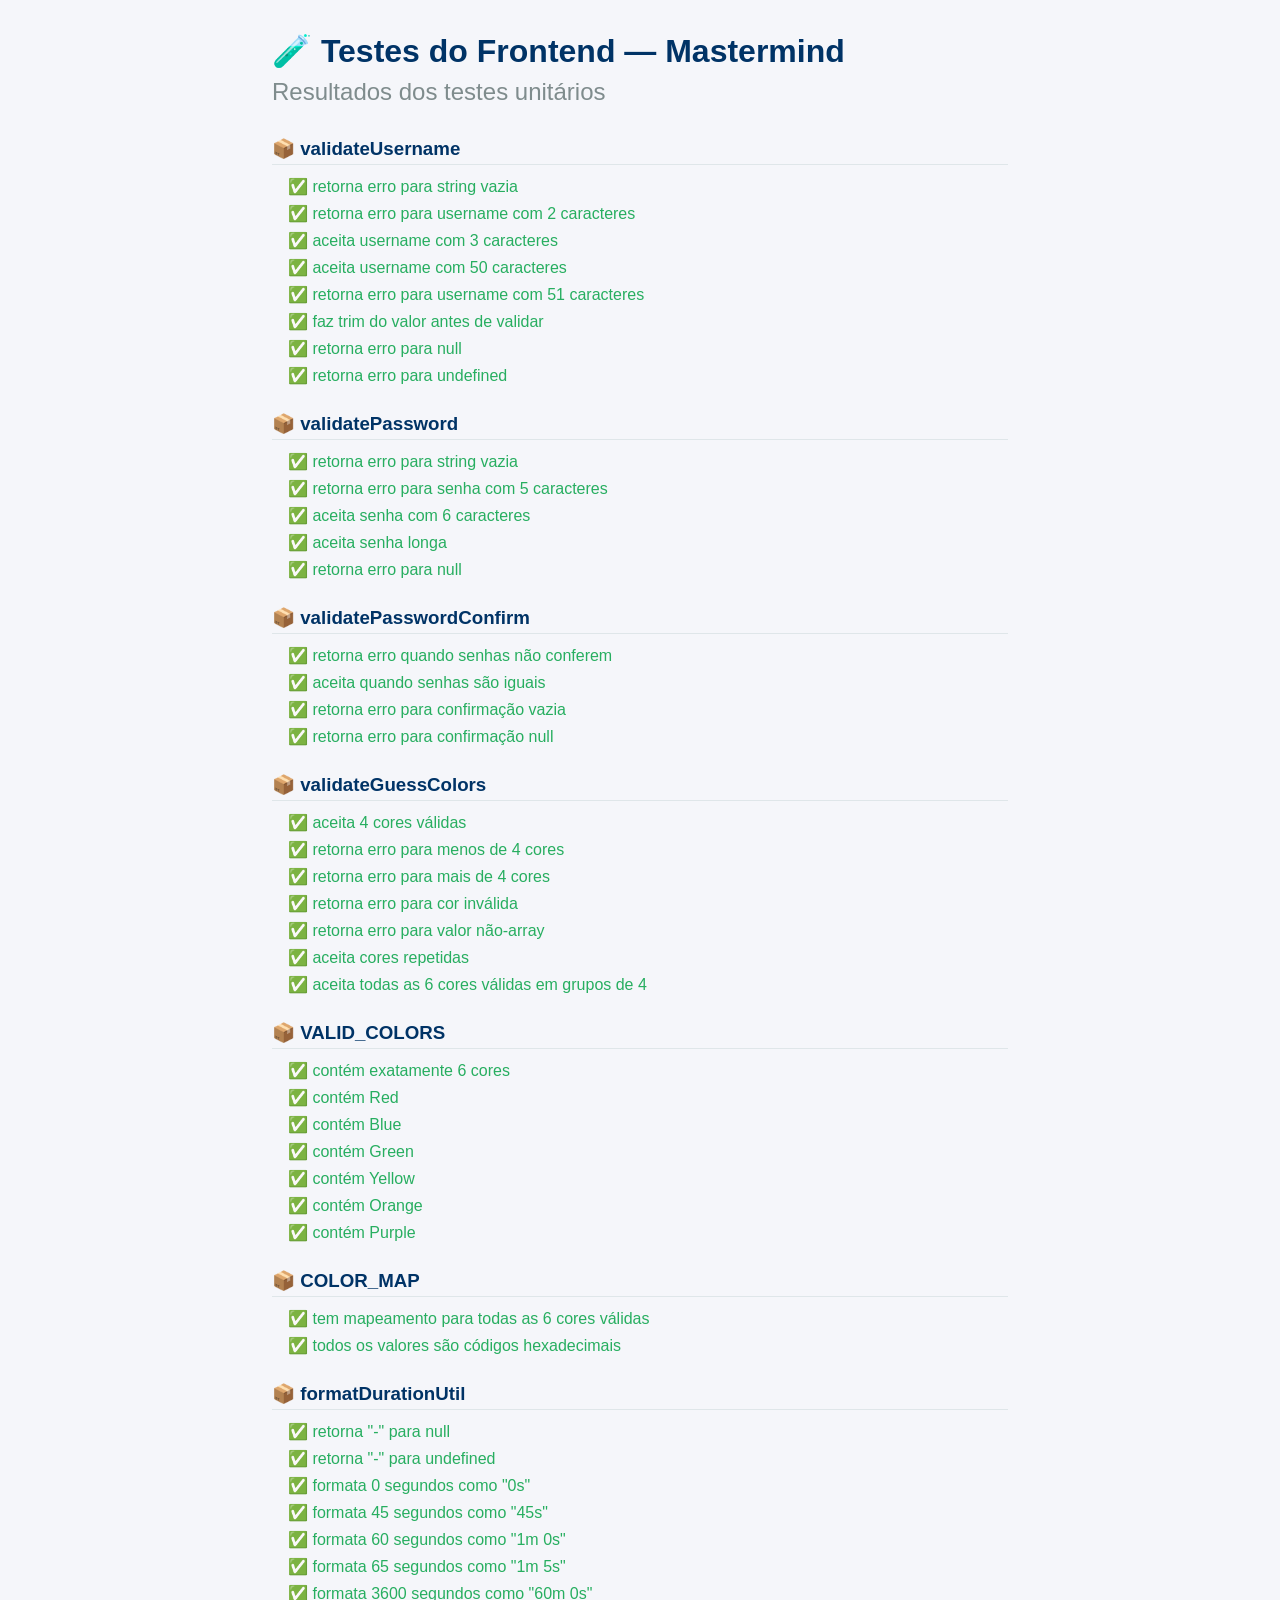
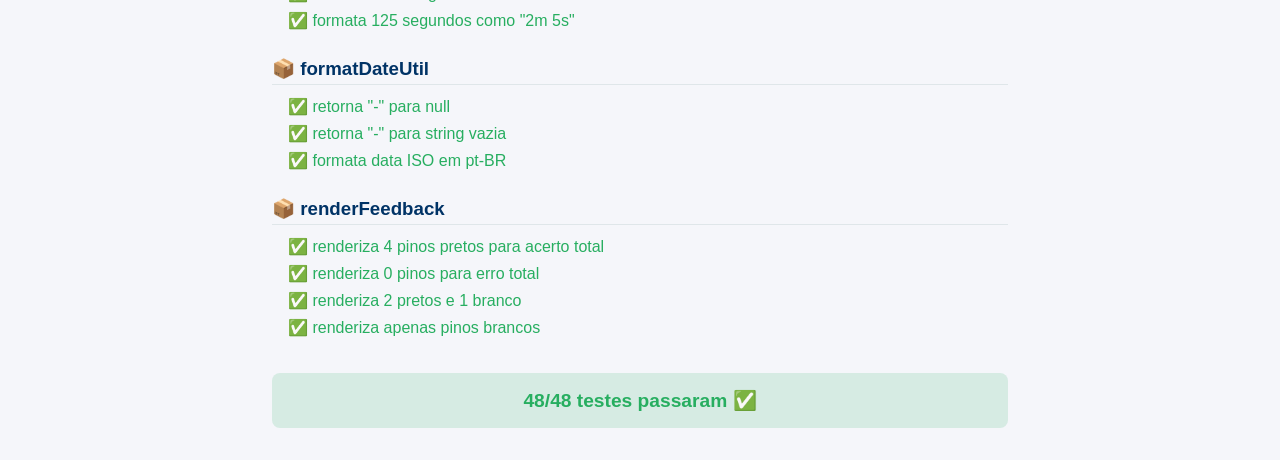
==== frontend/tests/index.html @ 7bb1208c "test: adição de testes unitários do frontend Mini framework de testes que roda no navegador sem depe" ====
<!DOCTYPE html>
<html lang="pt-BR">
<head>
    <meta charset="UTF-8">
    <meta name="viewport" content="width=device-width, initial-scale=1.0">
    <title>Mastermind — Testes do Frontend</title>
    <style>
        * { margin: 0; padding: 0; box-sizing: border-box; }
        body {
            font-family: 'Segoe UI', sans-serif;
            background: #f5f6fa;
            color: #2c3e50;
            padding: 2rem;
            max-width: 800px;
            margin: 0 auto;
        }
        h1 { color: #003366; margin-bottom: 0.5rem; }
        h2 { color: #7f8c8d; font-weight: normal; margin-bottom: 2rem; }
        h3 {
            color: #003366;
            margin: 1.5rem 0 0.5rem;
            padding-bottom: 0.25rem;
            border-bottom: 1px solid #dfe6e9;
        }
        .test-pass { color: #27ae60; padding: 0.25rem 0 0.25rem 1rem; }
        .test-fail { color: #e74c3c; padding: 0.25rem 0 0.25rem 1rem; font-weight: bold; }
        .test-fail code {
            font-weight: normal;
            background: rgba(231, 76, 60, 0.1);
            padding: 0.1rem 0.4rem;
            border-radius: 3px;
        }
        #test-summary {
            margin-top: 2rem;
            padding: 1rem 1.5rem;
            border-radius: 8px;
            font-size: 1.2rem;
            font-weight: bold;
            text-align: center;
        }
        .summary-pass { background: rgba(39, 174, 96, 0.15); color: #27ae60; }
        .summary-fail { background: rgba(231, 76, 60, 0.15); color: #e74c3c; }
    </style>
</head>
<body>
    <h1>🧪 Testes do Frontend — Mastermind</h1>
    <h2>Resultados dos testes unitários</h2>

    <div id="test-output"></div>
    <div id="test-summary"></div>

    <script src="../js/validation.js"></script>

    <!-- COLOR_MAP e renderFeedback replicados aqui (definidos em app.js que depende do DOM) -->
    <script>
        const COLOR_MAP = {
            'Red': '#e74c3c', 'Blue': '#3498db', 'Green': '#27ae60',
            'Yellow': '#f1c40f', 'Orange': '#e67e22', 'Purple': '#9b59b6',
        };

        function renderFeedback(feedback) {
            let html = '';
            for (let i = 0; i < feedback.black_pegs; i++)
                html += '<div class="peg black" title="Cor e posição corretas"></div>';
            for (let i = 0; i < feedback.white_pegs; i++)
                html += '<div class="peg white" title="Cor correta, posição errada"></div>';
            return html;
        }
    </script>

    <script src="test-utils.js"></script>
    <script src="test-validation.js"></script>
    <script src="test-game-logic.js"></script>
    <script>showTestSummary();</script>
</body>
</html>
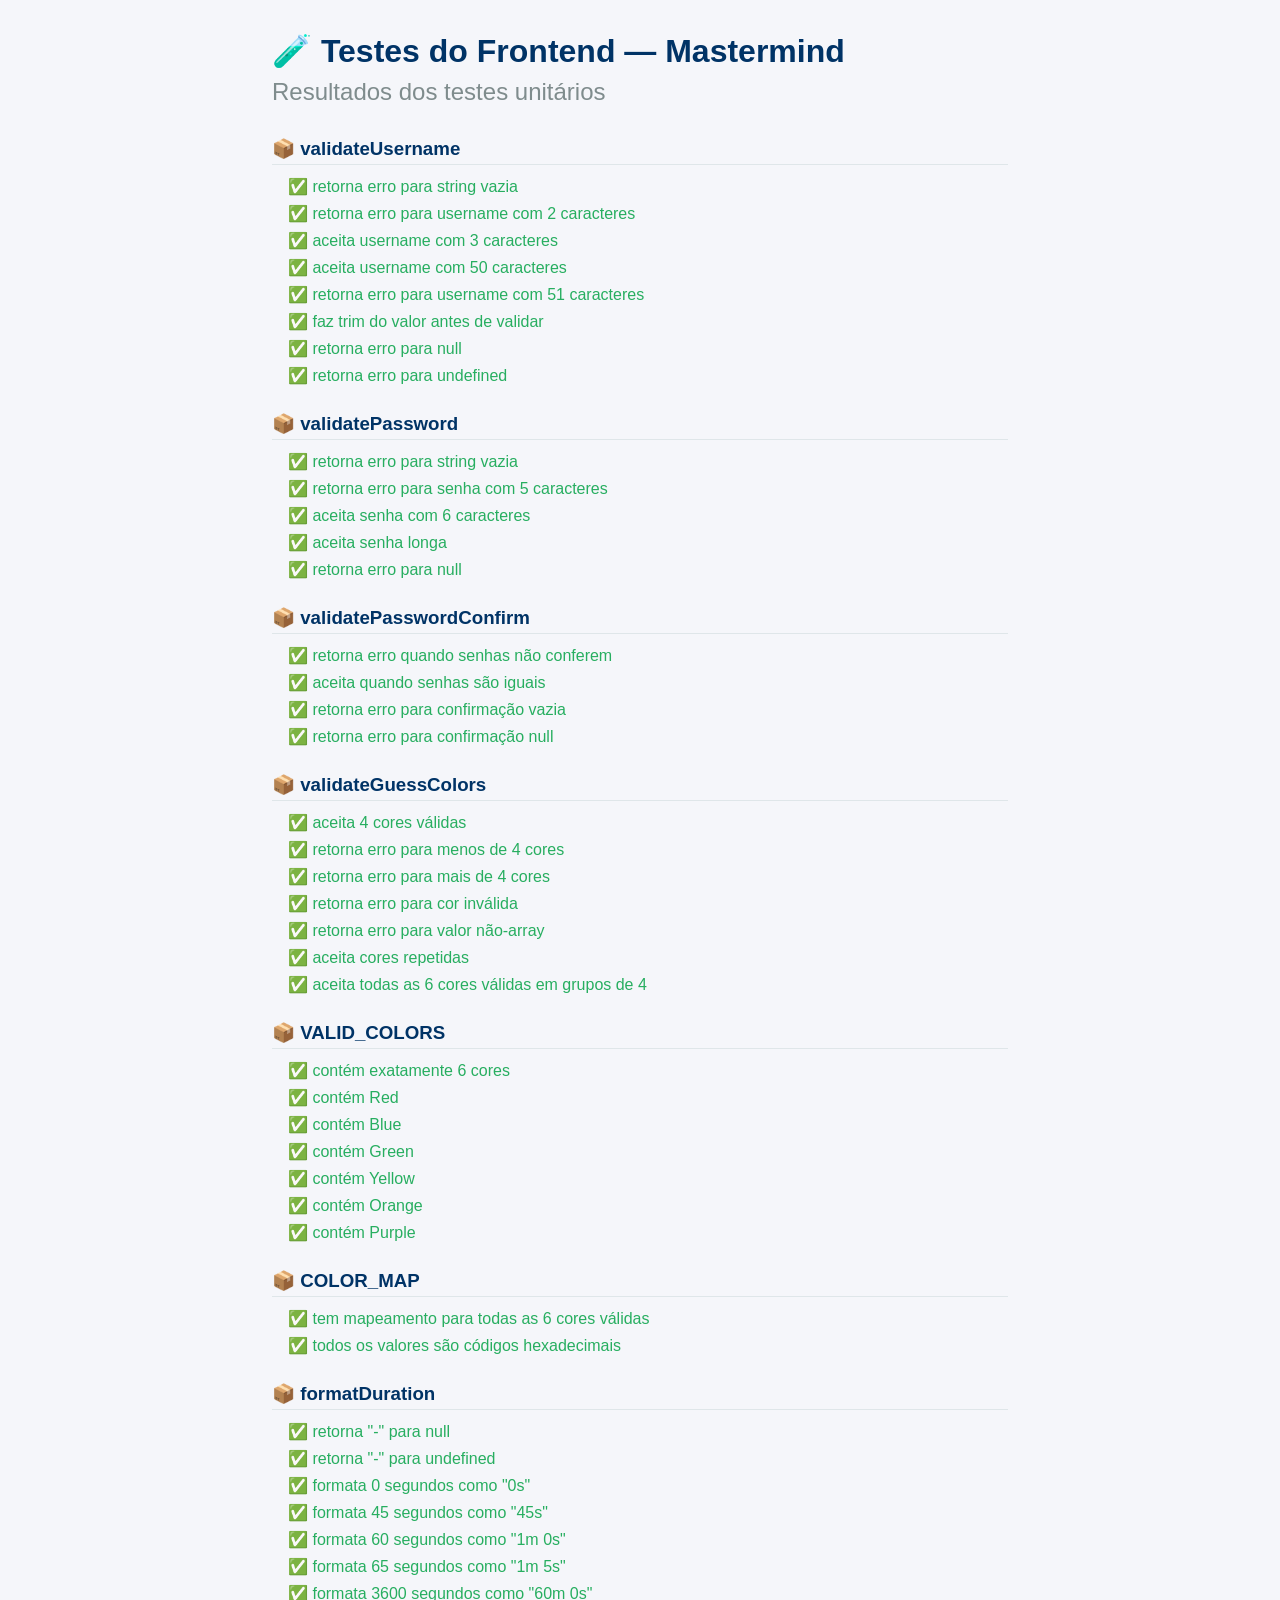
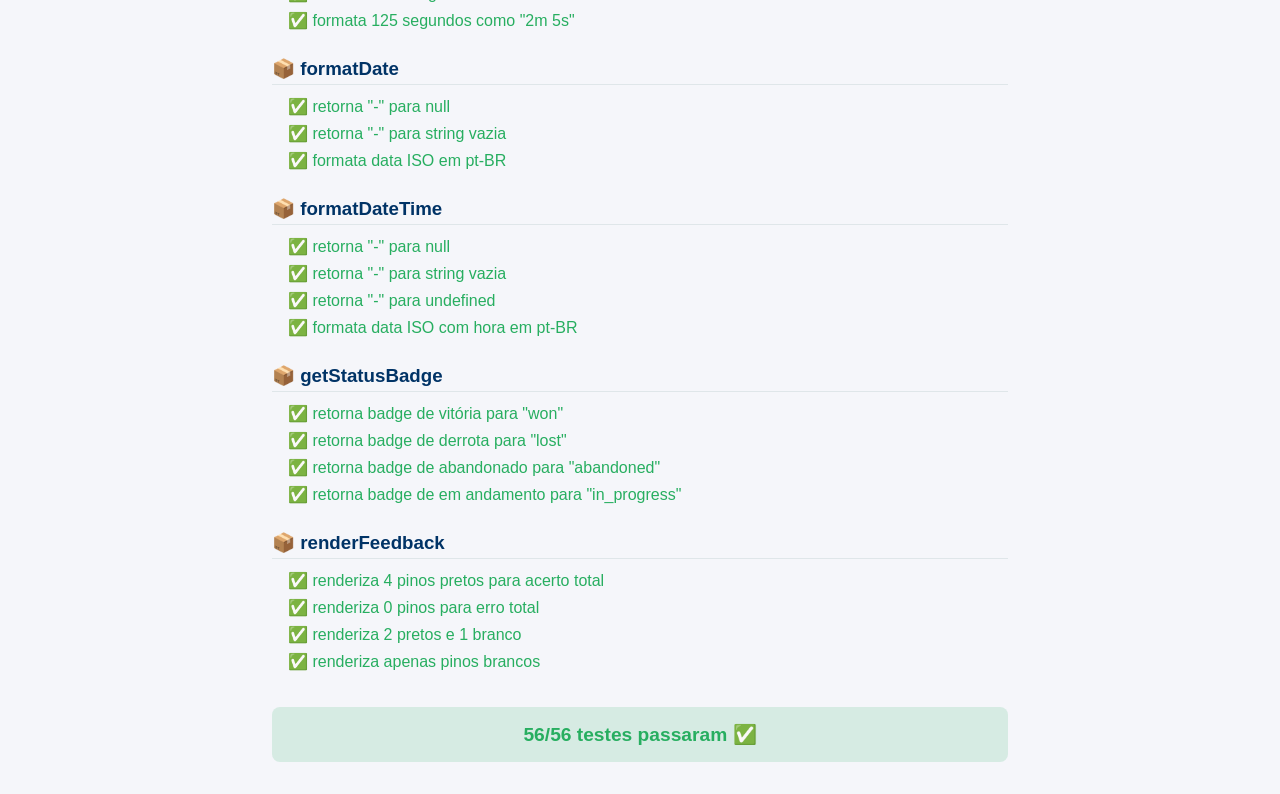
==== commit 726d4b43: "test: corrigir teste de formatDateTime para ser independente de fuso horário Substitui asserções frá" ====
--- a/frontend/tests/index.html
+++ b/frontend/tests/index.html
@@ -66,6 +66,13 @@
                 html += '<div class="peg white" title="Cor correta, posição errada"></div>';
             return html;
         }
+
+        function getStatusBadge(status) {
+            if (status === 'won') return '✓ Vitória';
+            if (status === 'lost') return '✗ Derrota';
+            if (status === 'abandoned') return '🚫 Abandonado';
+            return '⏳ Em andamento';
+        }
     </script>
 
     <script src="test-utils.js"></script>
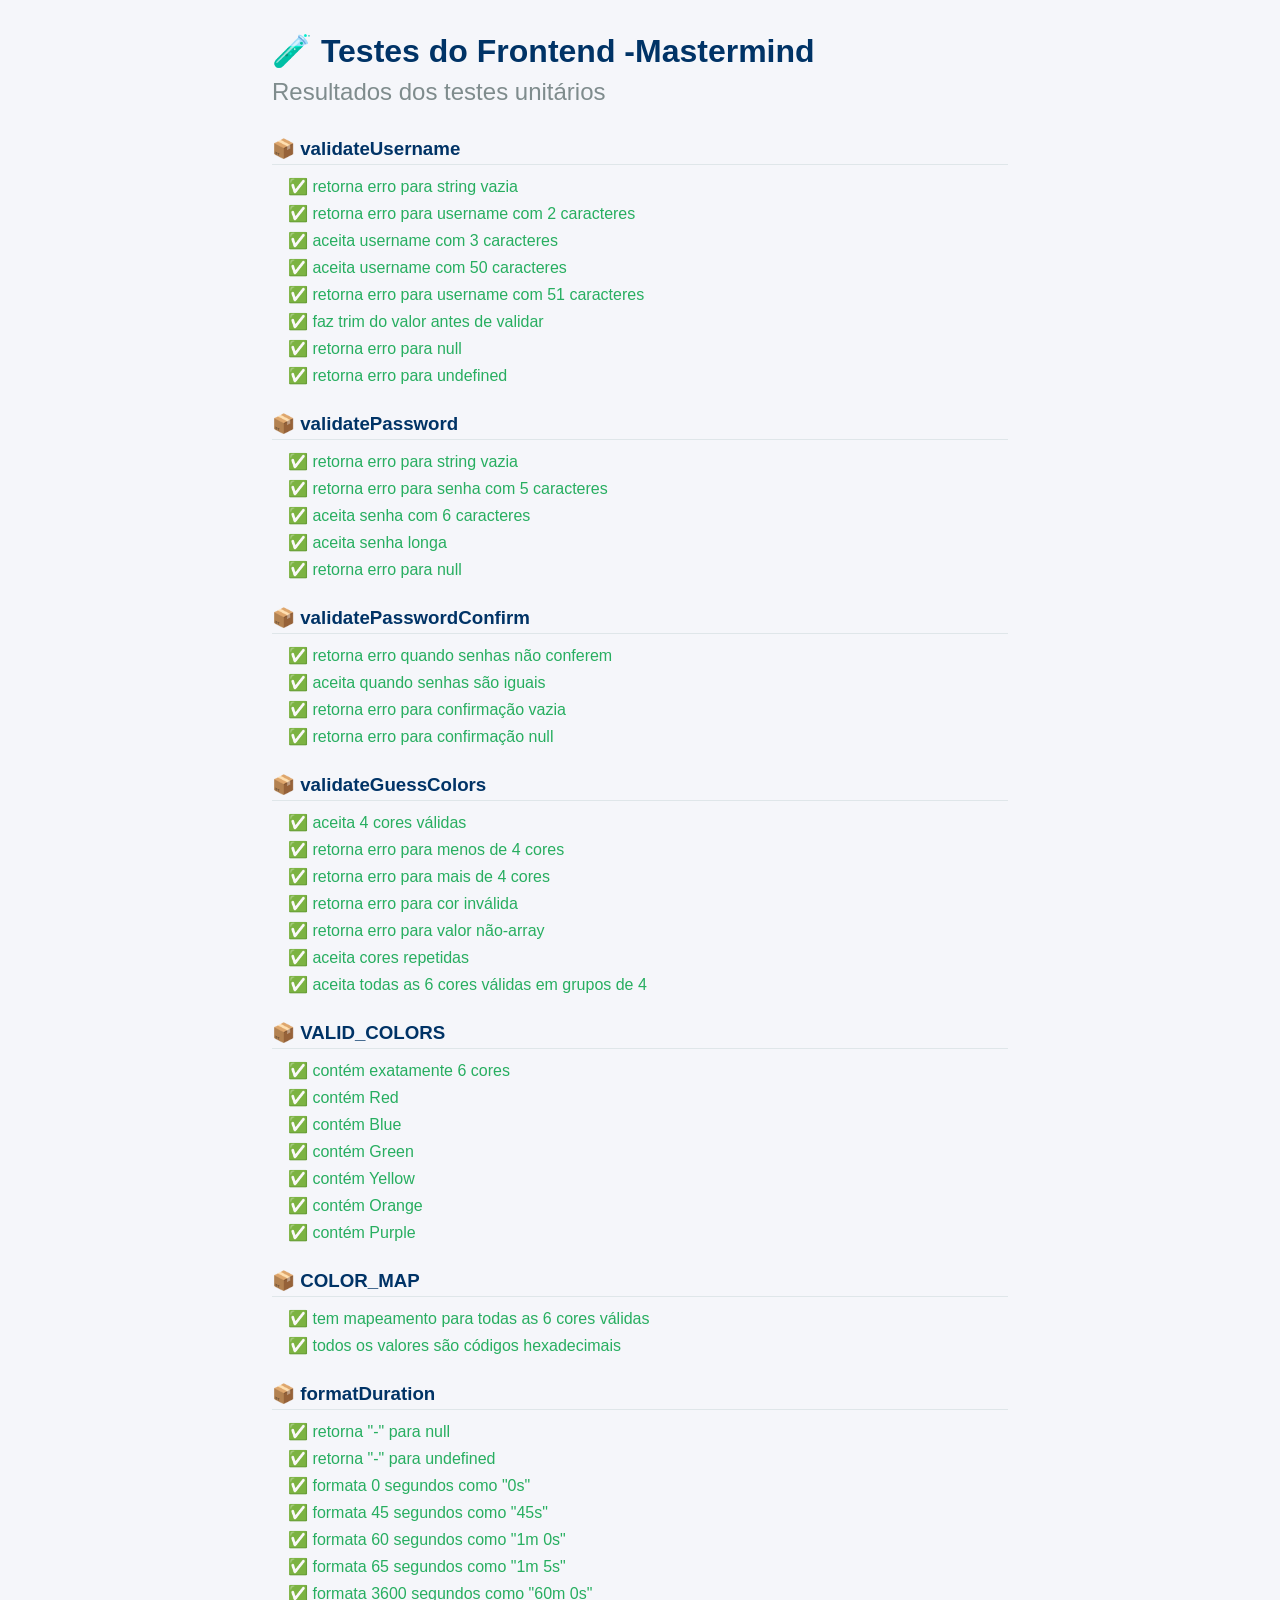
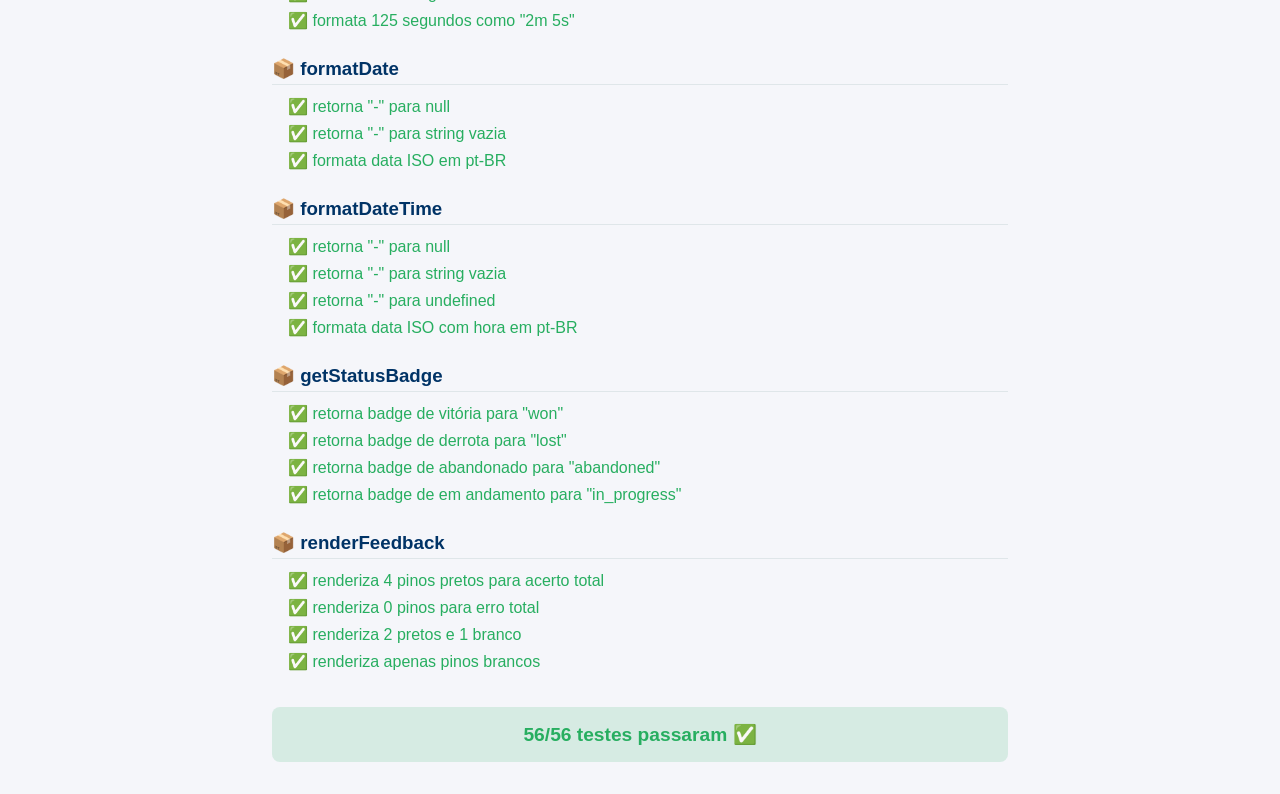
==== commit cd311c1e: "style: substituir caracteres Unicode especiais por ASCII" ====
--- a/frontend/tests/index.html
+++ b/frontend/tests/index.html
@@ -3,7 +3,7 @@
 <head>
     <meta charset="UTF-8">
     <meta name="viewport" content="width=device-width, initial-scale=1.0">
-    <title>Mastermind — Testes do Frontend</title>
+    <title>Mastermind -Testes do Frontend</title>
     <style>
         * { margin: 0; padding: 0; box-sizing: border-box; }
         body {
@@ -43,7 +43,7 @@
     </style>
 </head>
 <body>
-    <h1>🧪 Testes do Frontend — Mastermind</h1>
+    <h1>🧪 Testes do Frontend -Mastermind</h1>
     <h2>Resultados dos testes unitários</h2>
 
     <div id="test-output"></div>
